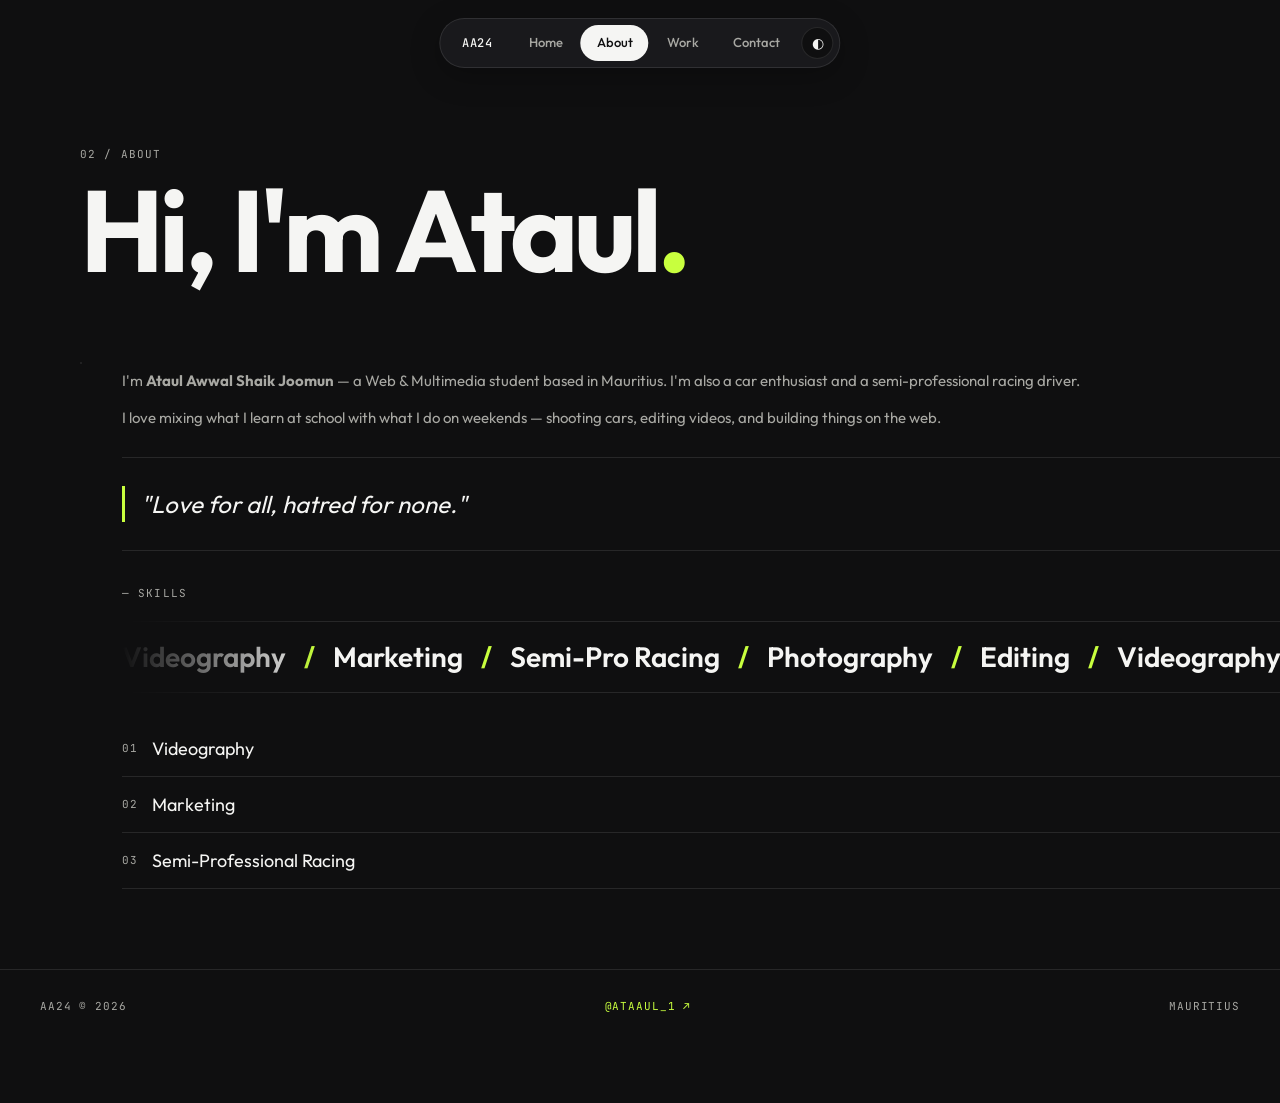
==== about.html @ ca9cbe32 "Initial commit — AA24 portfolio site HTML/CSS/JS portfolio for Ataul Awwal. Includes home, about, ga" ====
<!DOCTYPE html>
<html lang="en">
<head>
<meta charset="UTF-8">
<meta name="viewport" content="width=device-width, initial-scale=1.0">
<title>About — AA24</title>

<link rel="preconnect" href="https://fonts.googleapis.com">
<link rel="preconnect" href="https://fonts.gstatic.com" crossorigin>
<link href="https://fonts.googleapis.com/css2?family=Outfit:wght@300;400;500;600;700;800&family=JetBrains+Mono:wght@400;500&display=swap" rel="stylesheet">

<link rel="stylesheet" href="style.css">
</head>
<body>

<!-- navbar (same on every page, just changes which link is active) -->
<nav class="navbar" id="navbar">
  <a href="index.html" class="logo">AA24</a>
  <ul class="nav-links" id="navLinks">
    <li><a href="index.html">Home</a></li>
    <li><a href="about.html" class="active">About</a></li>
    <li><a href="gallery.html">Work</a></li>
    <li><a href="contact.html">Contact</a></li>
  </ul>
  <button class="theme-btn" id="themeBtn" title="toggle theme">◐</button>
  <button class="hamburger" id="hamburger">
    <span></span><span></span><span></span>
  </button>
</nav>


<!-- page header -->
<header class="page-head">
  <span class="kicker">02 / about</span>
  <h1 class="big-title fade-in">Hi, I'm Ataul<span class="dot">.</span></h1>
</header>


<!-- about content: photo + text side by side -->
<section class="about-grid">

  <!-- REPLACE: swap the src below with your real photo e.g. src="images/ataul-profile.jpg" -->
  <div class="profile-pic fade-in">
    <img src="images/profile-photo.svg" alt="Ataul Awwal — profile photo" style="width:100%;height:100%;object-fit:cover;border-radius:12px;">
  </div>

  <!-- about text + skills -->
  <div class="about-text fade-in">

    <p class="lead">
      I'm <strong>Ataul Awwal Shaik Joomun</strong> — a Web &amp; Multimedia student
      based in Mauritius. I'm also a car enthusiast and a semi-professional
      racing driver.
    </p>

    <p>
      I love mixing what I learn at school with what I do on weekends —
      shooting cars, editing videos, and building things on the web.
    </p>

    <hr class="rule">

    <!-- quote -->
    <blockquote class="quote">
      "Love for all, hatred for none."
    </blockquote>

    <hr class="rule">

    <!-- skills as a marquee strip -->
    <span class="kicker">— skills</span>

    <div class="marquee">
      <div class="marquee-track">
        <span>Videography</span><span class="sep">/</span>
        <span>Marketing</span><span class="sep">/</span>
        <span>Semi-Pro Racing</span><span class="sep">/</span>
        <span>Photography</span><span class="sep">/</span>
        <span>Editing</span><span class="sep">/</span>
        <!-- duplicate so it loops smoothly -->
        <span>Videography</span><span class="sep">/</span>
        <span>Marketing</span><span class="sep">/</span>
        <span>Semi-Pro Racing</span><span class="sep">/</span>
        <span>Photography</span><span class="sep">/</span>
        <span>Editing</span><span class="sep">/</span>
      </div>
    </div>

    <!-- numbered list of top 3 skills -->
    <ul class="skill-list">
      <li><span class="num">01</span> Videography <span class="arr">→</span></li>
      <li><span class="num">02</span> Marketing <span class="arr">→</span></li>
      <li><span class="num">03</span> Semi-Professional Racing <span class="arr">→</span></li>
    </ul>

  </div>
</section>


<footer class="site-footer">
  <div class="footer-row">
    <span>AA24 © 2026</span>
    <a href="https://instagram.com/ataaul_1" target="_blank" rel="noopener">@ataaul_1 ↗</a>
    <span>Mauritius</span>
  </div>
</footer>


<script src="script.js"></script>
</body>
</html>
---- style.css ----
/* ================================================
   AA24 portfolio styles
   carbon lime palette + outfit font
   ================================================ */

/* colors as variables so dark/light toggle is easy */
:root {
  --bg: #0f0f10;       /* main background */
  --surface: #19191c;  /* cards / boxes */
  --ink: #f5f5f3;      /* main text */
  --muted: #a8a8a3;    /* secondary text */
  --sub: #6a6a68;      /* even lighter text */
  --lime: #c8ff3e;     /* accent color */
  --line: rgba(255, 255, 255, 0.1);
}

/* light mode (toggled via JS by adding .light to body) */
body.light {
  --bg: #f4f4f1;
  --surface: #ffffff;
  --ink: #0f0f10;
  --muted: #5a5a55;
  --sub: #8a8a85;
  --lime: #6a8a1a;
  --line: rgba(0, 0, 0, 0.1);
}


/* basic reset */
* {
  margin: 0;
  padding: 0;
  box-sizing: border-box;
}

html {
  scroll-behavior: smooth;
}

body {
  font-family: 'Outfit', sans-serif;
  background: var(--bg);
  color: var(--ink);
  line-height: 1.5;
  /* makes the theme toggle feel smooth */
  transition: background 0.3s, color 0.3s;
  min-height: 100vh;
  padding-bottom: 60px; /* space for footer */
}


/* helper class */
.lime { color: var(--lime); }
.dot { color: var(--lime); }


/* ================================================
   NAVBAR — floating pill at the top
   ================================================ */
.navbar {
  position: fixed;
  top: 18px;
  left: 50%;
  transform: translateX(-50%);
  display: flex;
  align-items: center;
  gap: 6px;
  padding: 6px;
  background: var(--surface);
  border: 1px solid var(--line);
  border-radius: 999px;
  z-index: 100;
  box-shadow: 0 8px 30px rgba(0, 0, 0, 0.25);
  /* smooth shrink on scroll */
  transition: all 0.3s ease;
}

.logo {
  font-family: 'JetBrains Mono', monospace;
  font-size: 12px;
  font-weight: 500;
  text-decoration: none;
  color: var(--ink);
  padding: 6px 14px 6px 16px;
  letter-spacing: 0.05em;
}

.nav-links {
  display: flex;
  gap: 2px;
  list-style: none;
}

.nav-links a {
  display: block;
  padding: 8px 16px;
  text-decoration: none;
  color: var(--muted);
  font-size: 13px;
  font-weight: 500;
  border-radius: 999px;
  /* smooth hover */
  transition: all 0.2s;
}

.nav-links a:hover {
  color: var(--ink);
  background: var(--bg);
}

.nav-links a.active {
  background: var(--ink);
  color: var(--bg);
}

/* light/dark toggle button */
.theme-btn {
  width: 32px;
  height: 32px;
  border-radius: 50%;
  border: 1px solid var(--line);
  background: var(--bg);
  color: var(--ink);
  cursor: pointer;
  font-size: 14px;
  transition: transform 0.3s;
}
.theme-btn:hover {
  transform: rotate(180deg); /* fun spin on hover */
}

/* hamburger (only shows on mobile) */
.hamburger {
  display: none;
  width: 32px;
  height: 32px;
  border: none;
  background: transparent;
  flex-direction: column;
  justify-content: center;
  align-items: center;
  gap: 4px;
  cursor: pointer;
}
.hamburger span {
  display: block;
  width: 18px;
  height: 1.5px;
  background: var(--ink);
  transition: all 0.3s;
}


/* ================================================
   HERO (home page)
   ================================================ */
.hero {
  position: relative;
  height: 100vh;
  min-height: 640px;
  padding: 80px 24px 32px;
  overflow: hidden;
}

/* placeholder background */
.hero-bg {
  position: absolute;
  inset: 16px;
  top: 80px;
  border-radius: 16px;
  /* striped pattern as a placeholder for video */
  background:
    linear-gradient(135deg, rgba(0,0,0,0.4), rgba(0,0,0,0.6)),
    repeating-linear-gradient(45deg, #19191c 0 10px, #2a2a2d 10px 11px);
  overflow: hidden;
}
body.light .hero-bg {
  background:
    linear-gradient(135deg, rgba(255,255,255,0.4), rgba(255,255,255,0.6)),
    repeating-linear-gradient(45deg, #d8d8d3 0 10px, #c8c8c3 10px 11px);
}

.hero-bg-label {
  position: absolute;
  top: 18px;
  left: 22px;
  font-family: 'JetBrains Mono', monospace;
  font-size: 11px;
  letter-spacing: 0.08em;
  color: var(--lime);
}

/* meta row over the hero */
.hero-meta {
  position: absolute;
  top: 96px;
  left: 40px;
  right: 40px;
  display: flex;
  justify-content: space-between;
  font-family: 'JetBrains Mono', monospace;
  font-size: 11px;
  letter-spacing: 0.08em;
  text-transform: uppercase;
  color: #fff;
  mix-blend-mode: difference;
  z-index: 2;
}

/* the giant name */
.hero-name {
  position: absolute;
  bottom: 60px;
  left: 40px;
  font-family: 'Outfit', sans-serif;
  font-weight: 700;
  font-size: clamp(64px, 14vw, 200px);
  line-height: 0.85;
  letter-spacing: -0.045em;
  color: #fff;
  mix-blend-mode: difference;
  z-index: 2;
}

/* right side blurb */
.hero-side {
  position: absolute;
  right: 40px;
  bottom: 60px;
  text-align: right;
  max-width: 240px;
  z-index: 2;
  color: #fff;
  mix-blend-mode: difference;
}

.hero-side p {
  font-size: 14px;
  margin-bottom: 14px;
}

.cta-btn {
  display: inline-block;
  background: var(--lime);
  color: #0f0f10;
  padding: 10px 18px;
  border-radius: 999px;
  text-decoration: none;
  font-weight: 600;
  font-size: 13px;
  border: none;
  cursor: pointer;
  font-family: inherit;
  /* hover effect */
  transition: transform 0.2s, box-shadow 0.2s;
}
.cta-btn:hover {
  transform: translateY(-2px);
  box-shadow: 0 8px 20px rgba(200, 255, 62, 0.3);
}

.scroll-hint {
  position: absolute;
  bottom: 26px;
  left: 50%;
  transform: translateX(-50%);
  font-family: 'JetBrains Mono', monospace;
  font-size: 10px;
  letter-spacing: 0.15em;
  color: #fff;
  mix-blend-mode: difference;
  text-transform: uppercase;
  /* gentle bounce */
  animation: bounce 2s infinite;
}
@keyframes bounce {
  0%, 100% { transform: translate(-50%, 0); }
  50% { transform: translate(-50%, 8px); }
}


/* ================================================
   ABOUT TEASER (on home)
   ================================================ */
.teaser {
  padding: 100px 40px;
  border-top: 1px solid var(--line);
}
.teaser-inner { max-width: 1100px; margin: 0 auto; }

.teaser-num {
  font-family: 'JetBrains Mono', monospace;
  font-size: 11px;
  letter-spacing: 0.1em;
  text-transform: uppercase;
  color: var(--muted);
}
.teaser-text {
  font-size: clamp(28px, 4vw, 56px);
  line-height: 1.05;
  letter-spacing: -0.02em;
  font-weight: 600;
  margin: 18px 0 28px;
  max-width: 900px;
}
.text-link {
  display: inline-block;
  color: var(--ink);
  text-decoration: none;
  font-size: 14px;
  border-bottom: 1px solid var(--ink);
  padding-bottom: 2px;
  transition: color 0.2s, border-color 0.2s;
}
.text-link:hover {
  color: var(--lime);
  border-color: var(--lime);
}


/* ================================================
   PAGE HEAD (about, gallery, contact)
   ================================================ */
.page-head {
  padding: 140px 40px 40px;
  max-width: 1200px;
  margin: 0 auto;
}
.kicker {
  font-family: 'JetBrains Mono', monospace;
  font-size: 11px;
  letter-spacing: 0.1em;
  text-transform: uppercase;
  color: var(--muted);
}
.big-title {
  font-size: clamp(48px, 9vw, 120px);
  font-weight: 700;
  line-height: 0.9;
  letter-spacing: -0.04em;
  margin-top: 14px;
}
.page-sub {
  margin-top: 16px;
  color: var(--muted);
  font-size: 16px;
  max-width: 480px;
}


/* ================================================
   ABOUT page
   ================================================ */
.about-grid {
  display: grid;
  grid-template-columns: 1fr 1.4fr;
  gap: 40px;
  padding: 40px;
  max-width: 1200px;
  margin: 0 auto;
}

.profile-pic {
  background:
    repeating-linear-gradient(45deg, var(--surface) 0 10px, var(--bg) 10px 11px);
  border: 1px solid var(--line);
  border-radius: 12px;
  aspect-ratio: 4 / 5;
  position: relative;
  overflow: hidden;
}
.ph-label {
  position: absolute;
  bottom: 14px;
  left: 16px;
  font-family: 'JetBrains Mono', monospace;
  font-size: 10px;
  color: var(--muted);
  letter-spacing: 0.08em;
  text-transform: uppercase;
}

.about-text { padding-top: 8px; }

.lead {
  font-size: 22px;
  line-height: 1.4;
  margin-bottom: 18px;
}
.about-text p {
  color: var(--muted);
  font-size: 15px;
  margin-bottom: 16px;
}

.rule {
  border: 0;
  border-top: 1px solid var(--line);
  margin: 28px 0;
}

.quote {
  font-size: 24px;
  font-style: italic;
  font-weight: 400;
  color: var(--ink);
  /* a left bar */
  border-left: 3px solid var(--lime);
  padding-left: 16px;
}


/* skills marquee */
.marquee {
  margin: 18px 0 28px;
  overflow: hidden;
  border-top: 1px solid var(--line);
  border-bottom: 1px solid var(--line);
  padding: 14px 0;
  /* mask the edges so it fades out */
  -webkit-mask-image: linear-gradient(90deg, transparent, #000 10%, #000 90%, transparent);
  mask-image: linear-gradient(90deg, transparent, #000 10%, #000 90%, transparent);
}
.marquee-track {
  display: inline-flex;
  gap: 18px;
  white-space: nowrap;
  animation: scroll 25s linear infinite;
  font-family: 'Outfit', sans-serif;
  font-size: 28px;
  font-weight: 600;
}
.marquee-track .sep {
  color: var(--lime);
}
@keyframes scroll {
  from { transform: translateX(0); }
  to   { transform: translateX(-50%); }
}

/* numbered skill list */
.skill-list {
  list-style: none;
  margin-top: 8px;
}
.skill-list li {
  display: flex;
  align-items: center;
  gap: 14px;
  padding: 14px 0;
  border-bottom: 1px solid var(--line);
  font-size: 18px;
  cursor: pointer;
  transition: padding-left 0.2s, color 0.2s;
}
.skill-list li:hover {
  padding-left: 12px;
  color: var(--lime);
}
.skill-list .num {
  font-family: 'JetBrains Mono', monospace;
  font-size: 11px;
  color: var(--muted);
  letter-spacing: 0.08em;
}
.skill-list .arr {
  margin-left: auto;
  color: var(--muted);
}


/* ================================================
   GALLERY (masonry / pinterest)
   ================================================ */
.masonry {
  column-count: 3;
  column-gap: 16px;
  padding: 24px 40px 60px;
  max-width: 1200px;
  margin: 0 auto;
}

.m-item {
  position: relative;
  break-inside: avoid;
  margin-bottom: 16px;
  border-radius: 12px;
  overflow: hidden;
  cursor: pointer;
  /* hover effect */
  transition: transform 0.4s ease, box-shadow 0.4s ease;
}
.m-item img {
  width: 100%;
  display: block;
  transition: transform 0.6s ease;
}
.m-item:hover {
  transform: translateY(-4px);
  box-shadow: 0 16px 40px rgba(0,0,0,0.4);
}
.m-item:hover img {
  transform: scale(1.05);
}

.m-tag {
  position: absolute;
  top: 12px;
  left: 12px;
  padding: 4px 10px;
  background: rgba(0,0,0,0.5);
  color: #fff;
  font-family: 'JetBrains Mono', monospace;
  font-size: 10px;
  letter-spacing: 0.08em;
  text-transform: uppercase;
  border-radius: 999px;
  backdrop-filter: blur(6px);
}


/* ================================================
   CONTACT page
   ================================================ */
.contact-grid {
  display: grid;
  grid-template-columns: 1.6fr 1fr;
  gap: 60px;
  padding: 40px;
  max-width: 1200px;
  margin: 0 auto;
}

.contact-form .field {
  margin-bottom: 22px;
}
.contact-form label {
  display: block;
  font-family: 'JetBrains Mono', monospace;
  font-size: 11px;
  letter-spacing: 0.08em;
  text-transform: uppercase;
  color: var(--muted);
  margin-bottom: 8px;
}
.contact-form input,
.contact-form textarea {
  width: 100%;
  background: transparent;
  border: 0;
  border-bottom: 1px solid var(--line);
  padding: 10px 0;
  color: var(--ink);
  font-family: inherit;
  font-size: 16px;
  outline: none;
  resize: vertical;
  transition: border-color 0.2s;
}
.contact-form input:focus,
.contact-form textarea:focus {
  border-color: var(--lime);
}

/* placeholder color */
.contact-form input::placeholder,
.contact-form textarea::placeholder {
  color: var(--sub);
}

/* error message under each input */
.err {
  display: block;
  margin-top: 6px;
  font-family: 'JetBrains Mono', monospace;
  font-size: 11px;
  color: #ff6a6a;
  min-height: 14px;
}

.submit {
  margin-top: 12px;
}

.success-msg {
  display: none;
  margin-top: 16px;
  color: var(--lime);
  font-family: 'JetBrains Mono', monospace;
  font-size: 12px;
  letter-spacing: 0.05em;
}
.success-msg.show {
  display: block;
}


/* contact sidebar */
.contact-side {
  padding-top: 8px;
}
.big-link {
  display: block;
  font-size: 28px;
  font-weight: 600;
  color: var(--ink);
  text-decoration: none;
  margin-top: 10px;
  transition: opacity 0.2s;
}
.big-link:hover { opacity: 0.7; }

.big-text {
  font-size: 28px;
  font-weight: 600;
  margin-top: 10px;
}
.quote-side {
  font-style: italic;
  font-size: 16px;
  margin-top: 10px;
  color: var(--muted);
}


/* ================================================
   FOOTER
   ================================================ */
.site-footer {
  border-top: 1px solid var(--line);
  padding: 28px 40px;
  margin-top: 40px;
}
.footer-row {
  display: flex;
  justify-content: space-between;
  align-items: center;
  font-family: 'JetBrains Mono', monospace;
  font-size: 11px;
  letter-spacing: 0.08em;
  text-transform: uppercase;
  color: var(--muted);
  max-width: 1200px;
  margin: 0 auto;
}
.footer-row a {
  color: var(--lime);
  text-decoration: none;
}


/* ================================================
   FADE-IN ANIMATIONS (triggered by JS on scroll)
   ================================================ */
.fade-in {
  opacity: 0;
  transform: translateY(24px);
  transition: opacity 0.8s ease, transform 0.8s ease;
}
.fade-in.visible {
  opacity: 1;
  transform: translateY(0);
}


/* ================================================
   MOBILE / RESPONSIVE
   ================================================ */
@media (max-width: 760px) {

  .hamburger {
    display: flex;
  }

  .navbar {
    width: calc(100% - 24px);
    border-radius: 16px;
    flex-wrap: wrap;
  }

  /* hide nav links until hamburger is clicked */
  .nav-links {
    display: none;
    flex-direction: column;
    width: 100%;
    padding: 8px 4px 4px;
    gap: 0;
  }
  .nav-links.open { display: flex; }
  .nav-links a {
    width: 100%;
    text-align: left;
    padding: 12px 14px;
  }

  .theme-btn { margin-left: auto; }

  .hero {
    padding: 80px 14px 24px;
  }
  .hero-bg { inset: 8px; top: 78px; }
  .hero-meta { left: 24px; right: 24px; top: 92px; font-size: 9px; }
  .hero-name { left: 24px; bottom: 200px; }
  .hero-side {
    right: 24px;
    bottom: 60px;
    left: 24px;
    text-align: left;
    max-width: 100%;
  }

  .teaser { padding: 60px 24px; }
  .page-head { padding: 120px 24px 30px; }

  .about-grid {
    grid-template-columns: 1fr;
    padding: 24px;
    gap: 24px;
  }
  .profile-pic { max-width: 320px; }

  .masonry {
    column-count: 2;
    padding: 16px 16px 40px;
  }

  .contact-grid {
    grid-template-columns: 1fr;
    padding: 24px;
    gap: 32px;
  }

  .footer-row {
    flex-direction: column;
    gap: 8px;
    text-align: center;
  }

  .marquee-track { font-size: 22px; }
}

/* extra small */
@media (max-width: 460px) {
  .masonry { column-count: 1; }
}
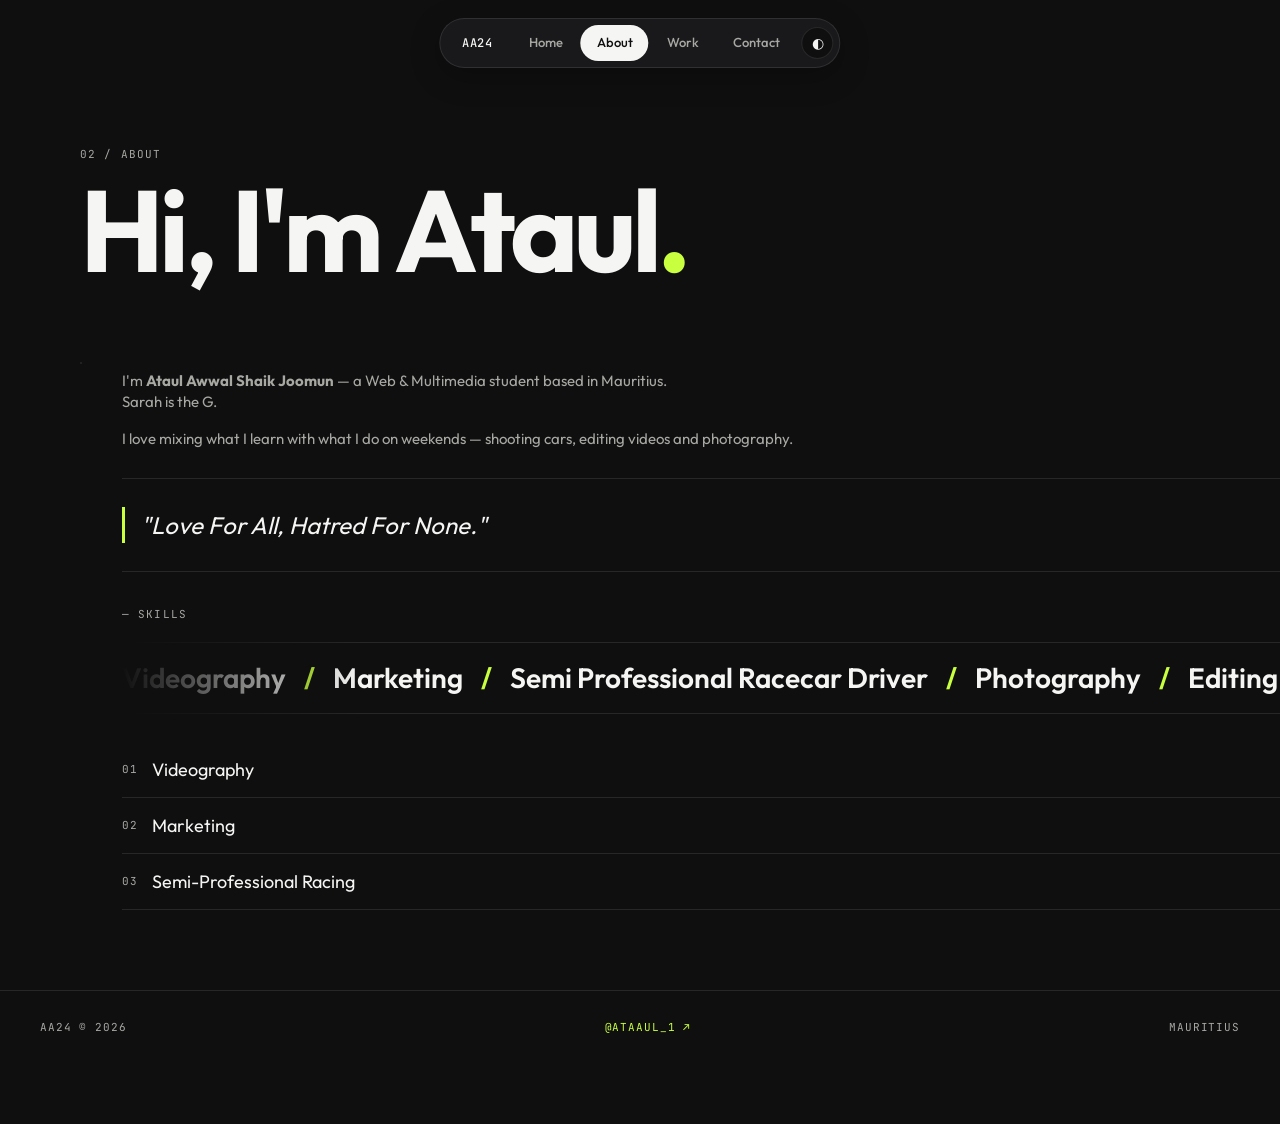
==== commit 2088a44b: "Add real gallery photos, hero video, and convert HEIC to JPG - Replace all 9 SVG gallery placeholder" ====
--- a/about.html
+++ b/about.html
@@ -49,20 +49,19 @@
 
     <p class="lead">
       I'm <strong>Ataul Awwal Shaik Joomun</strong> — a Web &amp; Multimedia student
-      based in Mauritius. I'm also a car enthusiast and a semi-professional
-      racing driver.
+      based in Mauritius.</br> Sarah is the G.
     </p>
 
     <p>
-      I love mixing what I learn at school with what I do on weekends —
-      shooting cars, editing videos, and building things on the web.
+      I love mixing what I learn with what I do on weekends —
+      shooting cars, editing videos and photography.
     </p>
 
     <hr class="rule">
 
     <!-- quote -->
     <blockquote class="quote">
-      "Love for all, hatred for none."
+      "Love For All, Hatred For None."
     </blockquote>
 
     <hr class="rule">
@@ -74,13 +73,13 @@
       <div class="marquee-track">
         <span>Videography</span><span class="sep">/</span>
         <span>Marketing</span><span class="sep">/</span>
-        <span>Semi-Pro Racing</span><span class="sep">/</span>
+        <span>Semi Professional Racecar Driver</span><span class="sep">/</span>
         <span>Photography</span><span class="sep">/</span>
         <span>Editing</span><span class="sep">/</span>
         <!-- duplicate so it loops smoothly -->
         <span>Videography</span><span class="sep">/</span>
         <span>Marketing</span><span class="sep">/</span>
-        <span>Semi-Pro Racing</span><span class="sep">/</span>
+        <span>Semi Professional Racecar Driver</span><span class="sep">/</span>
         <span>Photography</span><span class="sep">/</span>
         <span>Editing</span><span class="sep">/</span>
       </div>
--- a/style.css
+++ b/style.css
@@ -180,6 +180,14 @@
     repeating-linear-gradient(45deg, #d8d8d3 0 10px, #c8c8c3 10px 11px);
 }
 
+.hero-bg-video {
+  position: absolute;
+  inset: 0;
+  width: 100%;
+  height: 100%;
+  object-fit: cover;
+}
+
 .hero-bg-label {
   position: absolute;
   top: 18px;
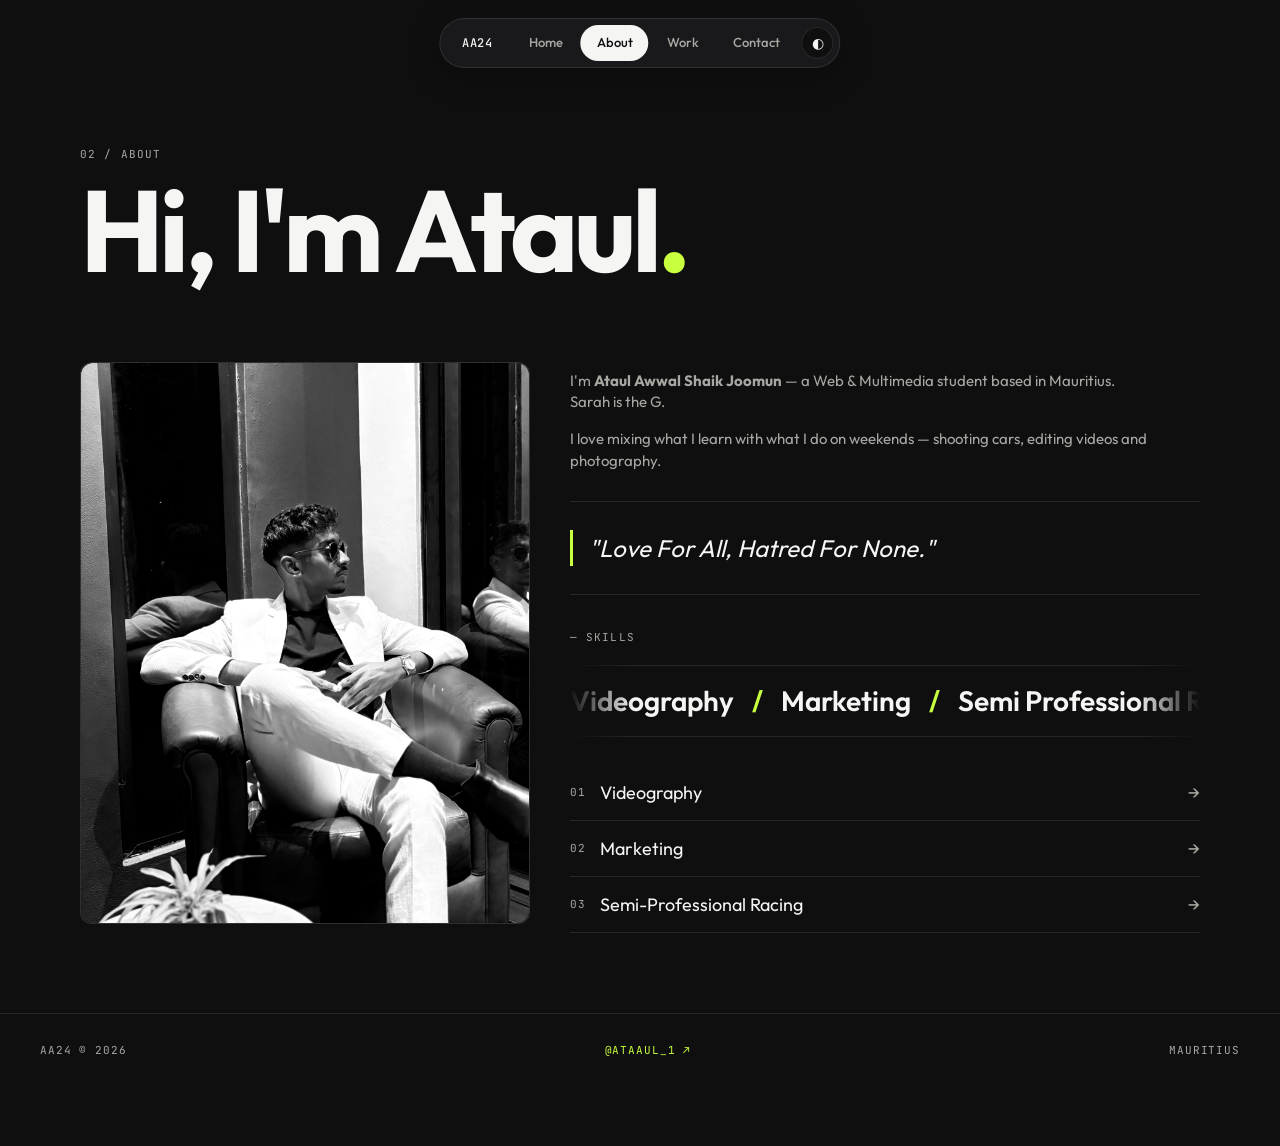
==== commit 88728d03: "Fix about page horizontal scroll and layout collapse - Add min-width: 0 + overflow: hidden to .about" ====
--- a/about.html
+++ b/about.html
@@ -39,9 +39,8 @@
 <!-- about content: photo + text side by side -->
 <section class="about-grid">
 
-  <!-- REPLACE: swap the src below with your real photo e.g. src="images/ataul-profile.jpg" -->
   <div class="profile-pic fade-in">
-    <img src="images/profile-photo.svg" alt="Ataul Awwal — profile photo" style="width:100%;height:100%;object-fit:cover;border-radius:12px;">
+    <img src="images/AA24/Image.jpg" alt="Ataul Awwal — profile photo">
   </div>
 
   <!-- about text + skills -->
--- a/style.css
+++ b/style.css
@@ -361,7 +361,7 @@
    ================================================ */
 .about-grid {
   display: grid;
-  grid-template-columns: 1fr 1.4fr;
+  grid-template-columns: minmax(0, 1fr) minmax(0, 1.4fr);
   gap: 40px;
   padding: 40px;
   max-width: 1200px;
@@ -376,6 +376,16 @@
   aspect-ratio: 4 / 5;
   position: relative;
   overflow: hidden;
+  min-width: 0;
+}
+
+.profile-pic img {
+  position: absolute;
+  inset: 0;
+  width: 100%;
+  height: 100%;
+  object-fit: cover;
+  border-radius: 12px;
 }
 .ph-label {
   position: absolute;
@@ -388,7 +398,11 @@
   text-transform: uppercase;
 }
 
-.about-text { padding-top: 8px; }
+.about-text {
+  padding-top: 8px;
+  min-width: 0;
+  overflow: hidden;
+}
 
 .lead {
   font-size: 22px;
@@ -421,6 +435,7 @@
 /* skills marquee */
 .marquee {
   margin: 18px 0 28px;
+  width: 100%;
   overflow: hidden;
   border-top: 1px solid var(--line);
   border-bottom: 1px solid var(--line);
